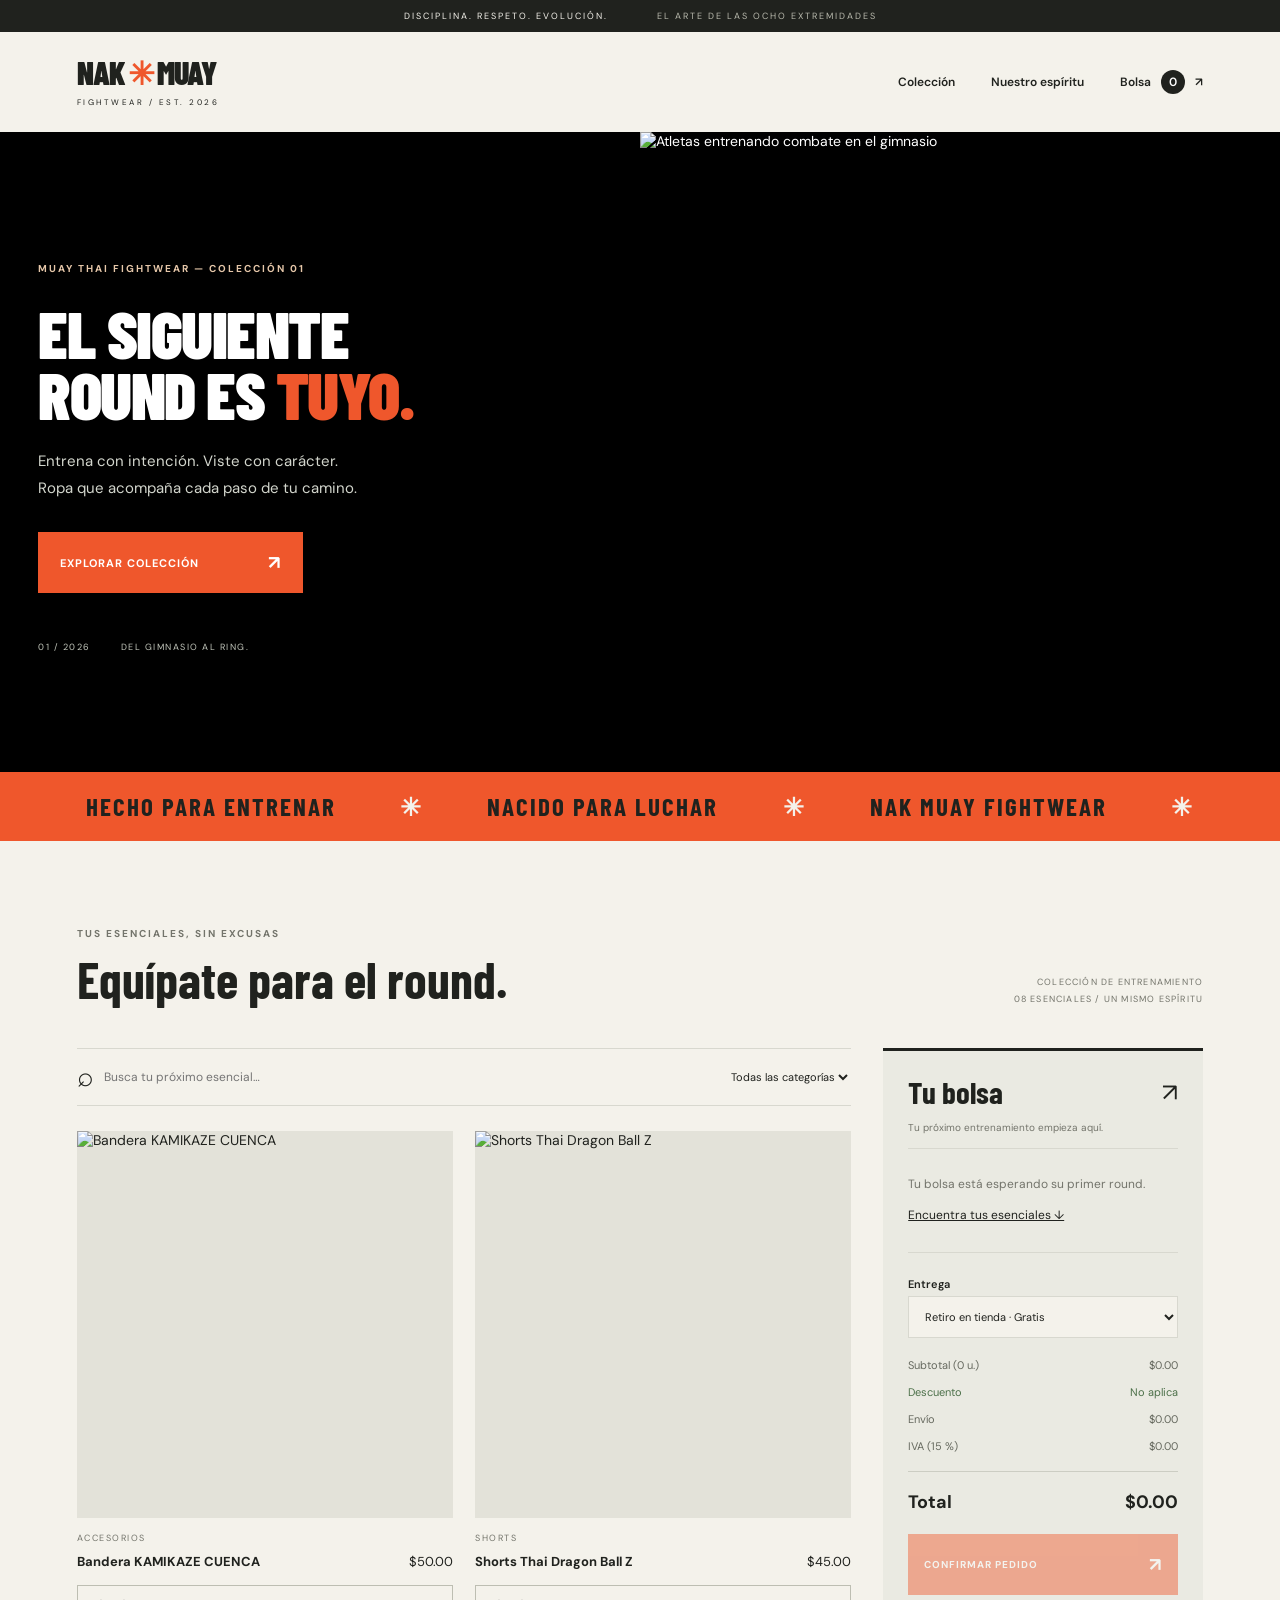
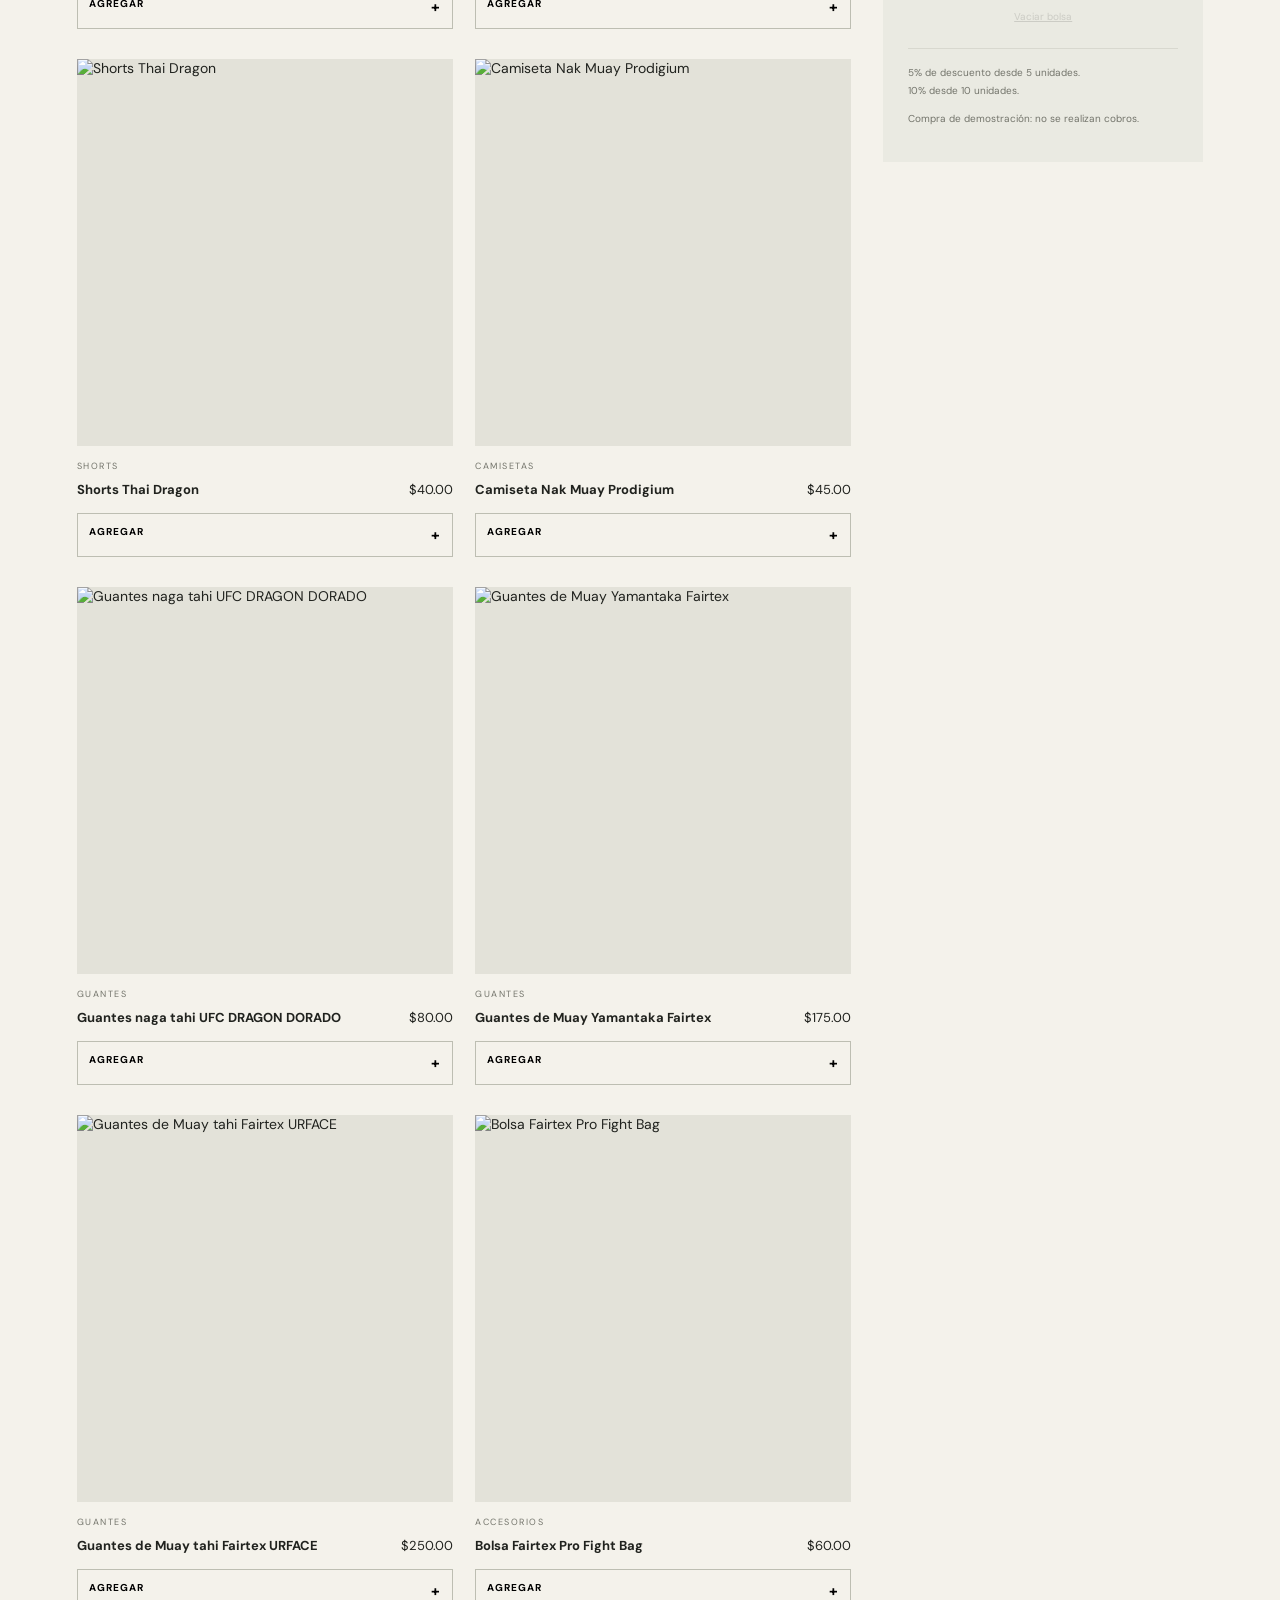
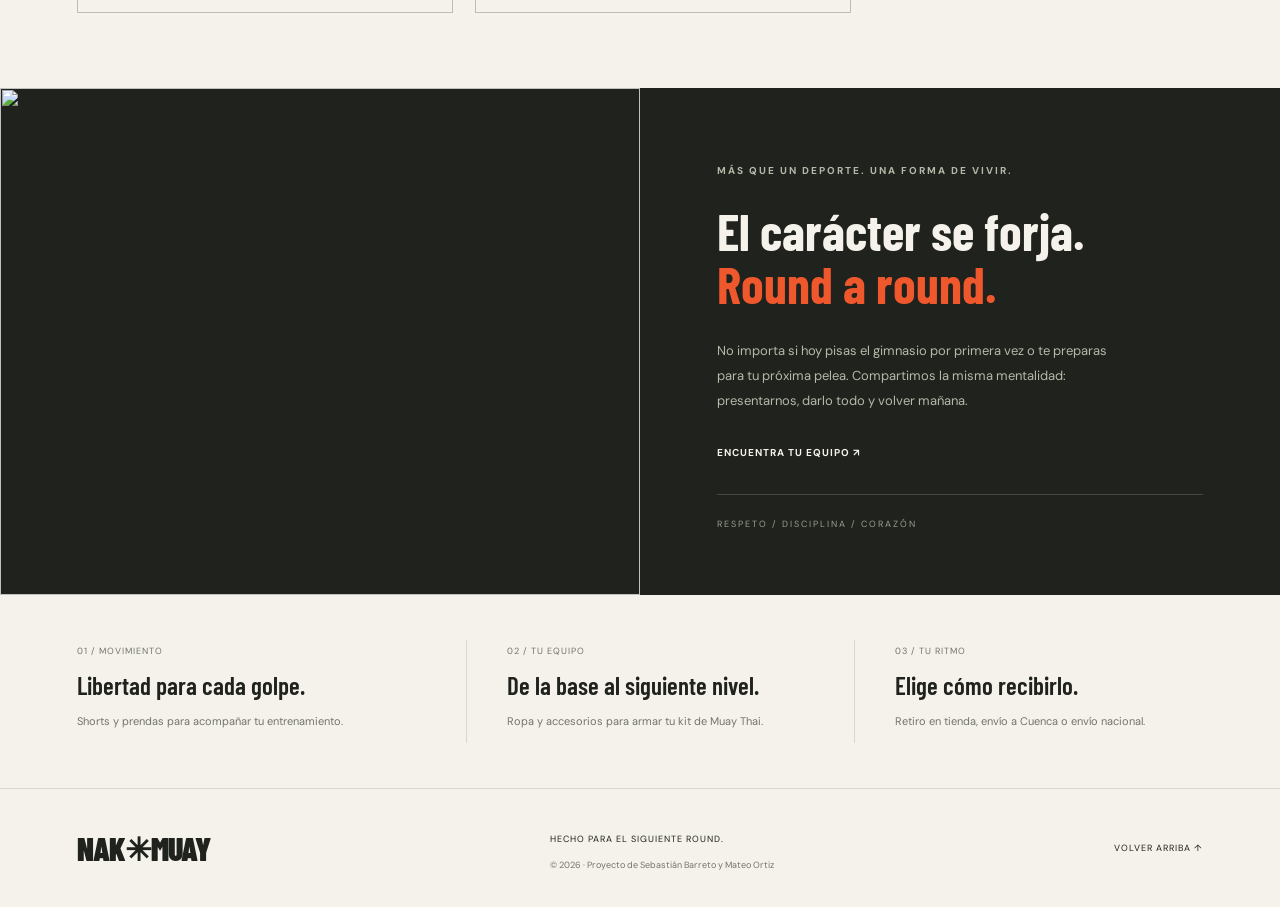
==== carrito0.4/index.html @ 07d2ce0f "tienda" ====
﻿<!DOCTYPE html>
<html lang="es">
  <head>
    <meta charset="UTF-8">
    <meta name="viewport" content="width=device-width, initial-scale=1.0">
    <meta name="description" content="Ropa y esenciales para entrenar Muay Thai. Equípate para el siguiente round.">
    <title>NAK MUAY — Fightwear</title>
    <link rel="stylesheet" href="styles.css">
    <script src="app.js" defer></script>
  </head>
  <body>
    <div class="announcement">DISCIPLINA. RESPETO. EVOLUCIÓN. <span>EL ARTE DE LAS OCHO EXTREMIDADES</span></div>
    <header>
      <a class="brand" href="#inicio">NAK<span>✳</span>MUAY<small>FIGHTWEAR / EST. 2026</small></a>
      <nav aria-label="Navegación principal">
        <a href="#coleccion">Colección</a>
        <a href="#filosofia">Nuestro espíritu</a>
        <a href="#carrito">Bolsa <span id="badge">0</span> ↗</a>
      </nav>
    </header>
    <main>
      <section class="hero" id="inicio">
        <img class="hero-image" src="https://encrypted-tbn0.gstatic.com/images?q=tbn:ANd9GcSed9QLtUrYIMJID-ii_PG-rI8Bu8aM3B6X0qb4Zkavqo3itlPo9kJBQvM&s=10" alt="Atletas entrenando combate en el gimnasio" fetchpriority="high">
        <div class="hero-copy">
          <p class="eyebrow">MUAY THAI FIGHTWEAR — COLECCIÓN 01</p>
          <h1>EL SIGUIENTE<br>ROUND ES <em>TUYO.</em></h1>
          <p>Entrena con intención. Viste con carácter.<br>Ropa que acompaña cada paso de tu camino.</p>
          <a class="button primary" href="#coleccion">EXPLORAR COLECCIÓN <span>↗</span></a>
          <div class="hero-note">01 / 2026 <span>DEL GIMNASIO AL RING.</span></div>
        </div>
        <span class="vertical">BUILT FOR THE FIGHT WITHIN</span>
      </section>
      <div class="ticker" aria-hidden="true">HECHO PARA ENTRENAR <span>✳</span> NACIDO PARA LUCHAR <span>✳</span> NAK MUAY FIGHTWEAR <span>✳</span></div>
      <section class="section" id="coleccion">
        <div class="section-heading">
          <div>
            <p class="eyebrow">TUS ESENCIALES, SIN EXCUSAS</p>
            <h2>Equípate para el round.</h2>
          </div>
          <p class="collection-note">COLECCIÓN DE ENTRENAMIENTO<br>08 ESENCIALES / UN MISMO ESPÍRITU</p>
        </div>
        <div class="shop-layout">
          <div>
            <div class="filters"><label for="buscar" class="search"><span aria-hidden="true">⌕</span><input id="buscar" type="search" placeholder="Busca tu próximo esencial…" aria-label="Buscar productos"></label><select id="categoria" aria-label="Filtrar por categoría"><option value="todas">Todas las categorías</option><option>Shorts</option><option>Camisetas</option><option>Accesorios</option><option>Guantes</option></select></div>
            <div id="catalogo" class="product-grid">
                <img data-producto="1" src="https://encrypted-tbn0.gstatic.com/images?q=tbn:ANd9GcTJp9UjqOh79-PeGvjjQRPbU3K-DCfEC30iqit8J-M55mDbsTi431NcQig&s=10">
              <!-- 2. Shorts Thai Fuego: pega tu enlace en src -->
              <img data-producto="2" src="https://prodigiumstore.com/cdn/shop/files/Mesadetrabajo1.png?v=1732814603">
              <!-- 3. Camiseta Fight Club: pega tu enlace en src -->
              <img data-producto="3" src="https://prodigiumstore.com/cdn/shop/files/Mesadetrabajo2.png?v=1732814603">
              <!-- 4. Camiseta Nak Muay: pega tu enlace en src -->
              <img data-producto="4" src="https://prodigiumstore.com/cdn/shop/files/CamisetaBuakawPosterior_optimized.webp?v=1788251671&width=1445">
              <!-- 5. Vendas Round One: pega tu enlace en src -->
              <img data-producto="5" src="https://m.media-amazon.com/images/I/81wDYBSW4XL._AC_UF350,350_QL80_.jpg">
              <!-- 6. Shorts Thai Olive: pega tu enlace en src -->
              <img data-producto="6" src="https://encrypted-tbn0.gstatic.com/images?q=tbn:ANd9GcSuUteNFqmgUSTv5gmYKzBl5NeIzafPVPbukzBpGePvqF7faSLQHtRUcd44&s=10">
              <!-- 7. Camiseta Training: pega tu enlace en src -->
              <img data-producto="7" src="https://encrypted-tbn0.gstatic.com/images?q=tbn:ANd9GcSRpAcIboPBYAFu2mdHfzN5oYre5mkJf2OMuJBWx4AnNDjE3ae5mGiySwk&s=10">
              <!-- 8. Bolsa Gym Essentials: pega tu enlace en src -->
              <img data-producto="8" src="https://encrypted-tbn0.gstatic.com/images?q=tbn:ANd9GcQ-jk2-B4yQNJ2wRGxw7yXD96N8vPDofuihs8CCODd9-g&s=10">
            </div>
            <p id="sinResultados" hidden>No encontramos ese producto. Prueba otra búsqueda o categoría.</p>
          </div>
          <aside id="carrito" aria-labelledby="cart-title">
            <div class="cart-heading">
              <h2 id="cart-title">Tu bolsa</h2>
              <span>↗</span>
            </div>
            <p class="muted">Tu próximo entrenamiento empieza aquí.</p>
            <p id="carritoVacio" class="empty">Tu bolsa está esperando su primer round.<br><a href="#coleccion">Encuentra tus esenciales ↓</a></p>
            <ul id="listaCarrito" aria-label="Productos en tu bolsa">
            </ul>
            <label class="shipping-label" for="envio">Entrega</label><select id="envio"><option value="retiro">Retiro en tienda · Gratis</option><option value="cuenca">Envío a Cuenca · $2.50</option><option value="nacional">Envío nacional · $6.00</option></select>
            <div id="resumen" aria-live="polite">
            </div>
            <button class="button primary" id="btnConfirmar" type="button">CONFIRMAR PEDIDO <span>↗</span></button><button id="btnVaciar" type="button">Vaciar bolsa</button>
            <p class="cart-footnote">5% de descuento desde 5 unidades.<br>10% desde 10 unidades.</p>
            <p class="muted">Compra de demostración: no se realizan cobros.</p>
          </aside>
        </div>
        <p id="mensaje" role="status" hidden>
        </p>
      </section>
      <section class="manifesto" id="filosofia">
        <img loading="lazy" src="https://encrypted-tbn0.gstatic.com/images?q=tbn:ANd9GcRKFrHFBZVAbro6Gp25AG970OkCEOjniFHzeMNjAnShMBnINdNY4_XNBfQc&s=10">
        <div>
          <p class="eyebrow">MÁS QUE UN DEPORTE. UNA FORMA DE VIVIR.</p>
          <h2>El carácter se forja.<br><em>Round a round.</em></h2>
          <p>No importa si hoy pisas el gimnasio por primera vez o te preparas para tu próxima pelea. Compartimos la misma mentalidad: presentarnos, darlo todo y volver mañana.</p>
          <a href="#coleccion">ENCUENTRA TU EQUIPO ↗</a><small>RESPETO / DISCIPLINA / CORAZÓN</small>
        </div>
      </section>
      <section class="values section">
        <article>
          <span>01 / MOVIMIENTO</span>
          <h3>Libertad para cada golpe.</h3>
          <p>Shorts y prendas para acompañar tu entrenamiento.</p>
        </article>
        <article>
          <span>02 / TU EQUIPO</span>
          <h3>De la base al siguiente nivel.</h3>
          <p>Ropa y accesorios para armar tu kit de Muay Thai.</p>
        </article>
        <article>
          <span>03 / TU RITMO</span>
          <h3>Elige cómo recibirlo.</h3>
          <p>Retiro en tienda, envío a Cuenca o envío nacional.</p>
        </article>
      </section>
    </main>
    <footer>
      <a class="brand" href="#inicio">NAK✳MUAY</a>
      <div>
        <p>HECHO PARA EL SIGUIENTE ROUND.</p>
        <small>© 2026 · Proyecto de Sebastián Barreto y Mateo Ortiz</small>
      </div>
      <a href="#inicio">VOLVER ARRIBA ↑</a>
    </footer>
  </body>
</html>
---- carrito0.4/styles.css ----
﻿@import url('https://fonts.googleapis.com/css2?family=Barlow+Condensed:wght@600;700;800;900&family=DM+Sans:wght@400;500;600;700&display=swap');
:root {
  --paper: #f4f2eb;
  --ink: #20221e;
  --muted: #73746b;
  --orange: #ef572c;
  --line: #d8d8cf;
  --display: 'Barlow Condensed','Arial Narrow',Impact,sans-serif;
}

* {
  box-sizing: border-box;
}

html {
  scroll-behavior: smooth;
  scroll-padding-top: 24px;
}

body {
  margin: 0;
  background: var(--paper);
  color: var(--ink);
  font: 14px 'DM Sans',Arial,sans-serif;
}

a {
  color: inherit;
  text-decoration: none;
}

button,input,select {
  font: inherit;
}

button {
  cursor: pointer;
}

img {
  display: block;
  width: 100%;
  object-fit: cover;
}

[hidden] {
  display: none!important;
}

:focus-visible {
  outline: 3px solid var(--orange);
  outline-offset: 4px;
}

.announcement {
  background: var(--ink);
  color: var(--paper);
  text-align: center;
  padding: 10px 20px;
  font-size: 9px;
  letter-spacing: 2px;
}

.announcement span {
  margin-left: 45px;
  color: #b8b9ad;
}

header {
  min-height: 100px;
  display: flex;
  justify-content: space-between;
  align-items: center;
  padding: 18px 6%;
  gap: 24px;
}

.brand {
  font: 900 32px/.95 var(--display);
  letter-spacing: -1px;
}

.brand>span {
  color: var(--orange);
  margin: 0 3px;
}

.brand small {
  display: block;
  font: 8px 'DM Sans',sans-serif;
  letter-spacing: 2.5px;
  margin-top: 9px;
}

nav {
  display: flex;
  gap: 36px;
  align-items: center;
  font-size: 12px;
  font-weight: 600;
}

nav a:hover {
  color: var(--orange);
}

#badge {
  display: inline-grid;
  place-items: center;
  background: var(--ink);
  color: white;
  min-width: 24px;
  height: 24px;
  border-radius: 50%;
  margin: 0 7px;
}

.hero {
  min-height: 610px;
  position: relative;
  isolation: isolate;
  overflow: hidden;
  background: #000;
  color: white;
  display: grid;
  grid-template-columns: 1fr 1fr;
  align-items: center;
}

.hero-image {
  position: relative;
  order: 2;
  width: 100%;
  height: auto;
  aspect-ratio: 1;
  object-fit: contain;
  object-position: center;
  background: #000;
}

.hero:after {
  content: none;
  position: absolute;
  inset: 0;
  background: linear-gradient(90deg,#0c110dea,#0c110d80 48%,#0c110d20);
  z-index: -1;
}

.hero-copy {
  order: 1;
  min-width: 0;
  padding: 65px 6%;
  width: 100%;
}

.eyebrow {
  font-size: 10px;
  font-weight: 700;
  letter-spacing: 2px;
  line-height: 1.6;
}

.hero .eyebrow {
  color: #e6c7a9;
}

.hero h1 {
  font: 900 clamp(48px,5.2vw,82px)/.91 var(--display);
  letter-spacing: -1.5px;
  margin: 25px 0;
}

em {
  font-style: normal;
  color: var(--orange);
}

.hero-copy>p:not(.eyebrow) {
  font-size: 15px;
  line-height: 1.8;
  color: #d3d6cd;
}

.button {
  display: flex;
  justify-content: space-between;
  align-items: center;
  gap: 25px;
  border: 0;
  padding: 18px 22px;
  font-size: 11px;
  font-weight: 700;
  letter-spacing: 1px;
  min-height: 50px;
}

.primary {
  background: var(--orange);
  color: #fff;
}

.primary:hover:not(:disabled) {
  background: #d5441e;
}

.hero .button {
  width: 265px;
  margin-top: 30px;
}

.button span {
  font-size: 19px;
}

.hero-note {
  display: flex;
  gap: 30px;
  margin-top: 48px;
  font-size: 9px;
  letter-spacing: 1.5px;
  color: #c2c6bb;
}

.vertical {
  position: absolute;
  right: 28px;
  writing-mode: vertical-rl;
  font-size: 9px;
  letter-spacing: 4px;
}

.ticker {
  background: var(--orange);
  padding: 19px 5%;
  display: flex;
  justify-content: space-around;
  gap: 20px;
  font: 700 clamp(16px,2vw,25px) var(--display);
  letter-spacing: 2px;
  white-space: nowrap;
  overflow: hidden;
}

.ticker span {
  color: var(--paper);
}

.section {
  padding: 75px 6%;
}

.section-heading {
  display: flex;
  align-items: end;
  justify-content: space-between;
  margin-bottom: 32px;
  gap: 20px;
}

.section-heading .eyebrow {
  color: var(--muted);
}

h2 {
  font: 700 clamp(35px,4vw,52px)/1.05 var(--display);
  margin: 10px 0;
}

.collection-note {
  font-size: 9px;
  letter-spacing: 1.2px;
  line-height: 1.8;
  color: var(--muted);
  text-align: right;
}

.shop-layout {
  display: grid;
  grid-template-columns: minmax(0,1fr) 320px;
  gap: 32px;
  align-items: start;
}

.filters {
  display: flex;
  border-block: 1px solid var(--line);
  margin-bottom: 25px;
  min-height: 58px;
  gap: 15px;
  align-items: center;
}

.search {
  display: flex;
  align-items: center;
  flex: 1;
  gap: 10px;
  min-width: 0;
}

.search>span {
  font-size: 28px;
}

input,select {
  border: 0;
  background: transparent;
  color: var(--ink);
  padding: 12px 0;
  max-width: 100%;
  min-width: 0;
}

input {
  width: 100%;
  font-size: 12px;
}

select {
  font-size: 11px;
  cursor: pointer;
}

.product-grid {
  display: grid;
  grid-template-columns: repeat(2,minmax(0,1fr));
  gap: 30px 22px;
}

.producto {
  display: grid;
  grid-template-columns: 1fr auto;
  gap: 8px;
  position: relative;
}

.product-photo {
  grid-column: 1/-1;
  aspect-ratio: 1/1.03;
  background: #e3e2d9;
  overflow: hidden;
  margin-bottom: 6px;
}

.product-photo img {
  height: 100%;
  transition: transform .35s;
}

.producto:hover img {
  transform: scale(1.05);
}

.producto .categoria {
  grid-column: 1/-1;
  font-size: 9px;
  letter-spacing: 1.5px;
  text-transform: uppercase;
  color: var(--muted);
}

.nombre {
  font-weight: 700;
  font-size: 13px;
  line-height: 1.5;
}

.precio {
  font-size: 13px;
  line-height: 1.5;
}

.producto>button {
  grid-column: 1/-1;
  background: transparent;
  border: 1px solid #bdbeb2;
  padding: 11px;
  margin-top: 5px;
  text-align: left;
  font-size: 10px;
  font-weight: 700;
  text-transform: uppercase;
  letter-spacing: 1px;
}

.producto>button:after {
  content: '+';
  float: right;
  font-size: 15px;
}

.producto>button:hover,.en-carrito>button {
  background: var(--ink);
  border-color: var(--ink);
  color: white;
}

aside {
  padding: 25px;
  background: #eaeae2;
  position: sticky;
  top: 20px;
  border-top: 3px solid var(--ink);
}

.cart-heading {
  display: flex;
  justify-content: space-between;
  align-items: center;
}

.cart-heading h2 {
  font-size: 31px;
  margin: 0;
}

.cart-heading>span {
  font-size: 25px;
}

.muted {
  font-size: 10px;
  color: var(--muted);
  line-height: 1.7;
}

.empty {
  border-block: 1px solid var(--line);
  padding: 25px 0;
  font-size: 12px;
  line-height: 1.8;
  color: var(--muted);
}

.empty a {
  display: inline-block;
  margin-top: 10px;
  text-decoration: underline;
  color: var(--ink);
}

#listaCarrito {
  list-style: none;
  padding: 0;
  margin: 0;
}

.item {
  padding: 17px 0;
  border-top: 1px solid var(--line);
  display: grid;
  grid-template-columns: 1fr auto;
  gap: 12px;
}

.detalle {
  grid-column: 1/-1;
}

.detalle strong {
  display: block;
  font-size: 12px;
}

.detalle small {
  display: block;
  font-size: 10px;
  color: var(--muted);
  margin-top: 6px;
}

.cantidad {
  display: flex;
  align-items: center;
  border: 1px solid #cccdc3;
  gap: 13px;
  font-size: 11px;
}

.cantidad button {
  background: none;
  border: 0;
  width: 28px;
  height: 28px;
}

.quitar {
  background: transparent;
  border: 0;
  font-size: 12px;
  color: var(--muted);
}

.shipping-label {
  display: block;
  font-weight: 600;
  font-size: 11px;
  margin: 24px 0 5px;
}

#envio {
  background: var(--paper);
  border: 1px solid var(--line);
  padding: 12px;
  width: 100%;
}

#resumen {
  margin: 20px 0;
}

.linea {
  display: flex;
  justify-content: space-between;
  font-size: 11px;
  gap: 12px;
  margin: 13px 0;
  color: #66695f;
}

.linea.total {
  font-size: 18px;
  font-weight: 700;
  color: var(--ink);
  border-top: 1px solid #cccdc3;
  padding-top: 18px;
  margin-top: 18px;
}

.descuento {
  color: #4c7049;
}

#btnConfirmar {
  width: 100%;
  font-size: 10px;
  padding-inline: 16px;
}

button:disabled {
  opacity: .45;
  cursor: not-allowed;
}

#btnVaciar {
  border: 0;
  background: none;
  text-decoration: underline;
  width: 100%;
  font-size: 10px;
  padding: 15px;
}

.cart-footnote {
  font-size: 10px;
  line-height: 1.8;
  color: var(--muted);
  border-top: 1px solid var(--line);
  padding-top: 15px;
}

#mensaje {
  padding: 20px;
  border: 1px solid #a5b79a;
  background: #e0e8d9;
  line-height: 1.7;
}

.manifesto {
  display: grid;
  grid-template-columns: 1fr 1fr;
  background: var(--ink);
  color: var(--paper);
}

.manifesto>img {
  height: 100%;
  max-height: 520px;
  min-height: 430px;
  
}

.manifesto>div {
  padding: 65px 12%;
  display: flex;
  flex-direction: column;
  justify-content: center;
}

.manifesto .eyebrow {
  color: #b4b9a8;
}

.manifesto h2 {
  font-size: clamp(38px,4vw,58px);
  margin: 15px 0;
}

.manifesto p:not(.eyebrow) {
  color: #b4b9a8;
  font-size: 13px;
  line-height: 1.9;
  max-width: 400px;
}

.manifesto a {
  font-size: 10px;
  font-weight: 700;
  letter-spacing: 1px;
  margin-top: 20px;
}

.manifesto small {
  font-size: 9px;
  letter-spacing: 2px;
  border-top: 1px solid #45493f;
  padding-top: 23px;
  margin-top: 35px;
  color: #999f8c;
}

.values {
  display: grid;
  grid-template-columns: repeat(3,1fr);
  gap: 40px;
  padding-block: 45px;
}

.values article+article {
  border-left: 1px solid var(--line);
  padding-left: 40px;
}

.values span {
  font-size: 9px;
  letter-spacing: 1px;
  color: var(--muted);
}

.values h3 {
  font: 600 25px var(--display);
  margin: 12px 0;
}

.values p {
  font-size: 11px;
  color: var(--muted);
  line-height: 1.8;
}

footer {
  border-top: 1px solid var(--line);
  padding: 35px 6%;
  display: flex;
  justify-content: space-between;
  gap: 25px;
  align-items: center;
}

footer p,footer>a:last-child {
  font-size: 9px;
  letter-spacing: 1px;
}

footer small {
  font-size: 9px;
  color: var(--muted);
}

.pulso {
  animation: pulse .3s;
}

@keyframes pulse {
  50% {
    transform: scale(1.25);
  }
}

@media(max-width:1000px) {
  .shop-layout {
    grid-template-columns: 1fr 285px;
    gap: 22px;
  }
  .section {
    padding-inline: 4%;
  }
  aside {
    padding: 20px;
  }
  nav {
    gap: 20px;
  }
  .manifesto>div {
    padding: 40px 8%;
  }
  .collection-note {
    display: none;
  }
}

@media(max-width:760px) {
  .announcement {
    font-size: 8px;
    letter-spacing: 1px;
  }
  .announcement span {
    display: none;
  }
  header {
    min-height: 85px;
    padding-inline: 5%;
  }
  .brand {
    font-size: 26px;
  }
  .brand small {
    font-size: 6px;
  }
  nav {
    gap: 15px;
    font-size: 10px;
  }
  nav>a:nth-child(2) {
    display: none;
  }
  .hero {
    min-height: 550px;
    grid-template-columns: 1fr;
  }
  .hero-image {
    order: 0;
    max-width: 500px;
    justify-self: center;
  }
  .hero-copy {
    padding: 55px 6%;
  }
  .hero h1 {
    font-size: clamp(58px,12vw,85px);
  }
  .vertical {
    display: none;
  }
  .ticker {
    justify-content: flex-start;
    font-size: 19px;
    padding: 16px 5%;
  }
  .section {
    padding: 48px 5%;
  }
  .shop-layout {
    grid-template-columns: 1fr;
  }
  aside {
    position: static;
    margin-top: 20px;
    padding: 25px;
  }
  .product-grid {
    gap: 25px 15px;
  }
  .manifesto {
    grid-template-columns: 1fr;
  }
  .manifesto>img {
    min-height: 0;
    height: 300px;
  }
  .manifesto>div {
    padding: 40px 6%;
  }
  .values {
    grid-template-columns: 1fr;
    gap: 22px;
  }
  .values article+article {
    padding: 22px 0 0;
    border-left: 0;
    border-top: 1px solid var(--line);
  }
  footer {
    flex-wrap: wrap;
    padding: 28px 5%;
  }
  footer div {
    order: 3;
    width: 100%;
  }
  .filters {
    gap: 8px;
  }
  input {
    font-size: 11px;
  }
  #categoria {
    max-width: 135px;
    font-size: 10px;
  }
  .nombre,.precio {
    font-size: 12px;
  }
}

@media(prefers-reduced-motion:reduce) {
  html {
    scroll-behavior: auto;
  }
  *,*:before,*:after {
    animation: none!important;
    transition: none!important;
  }
}
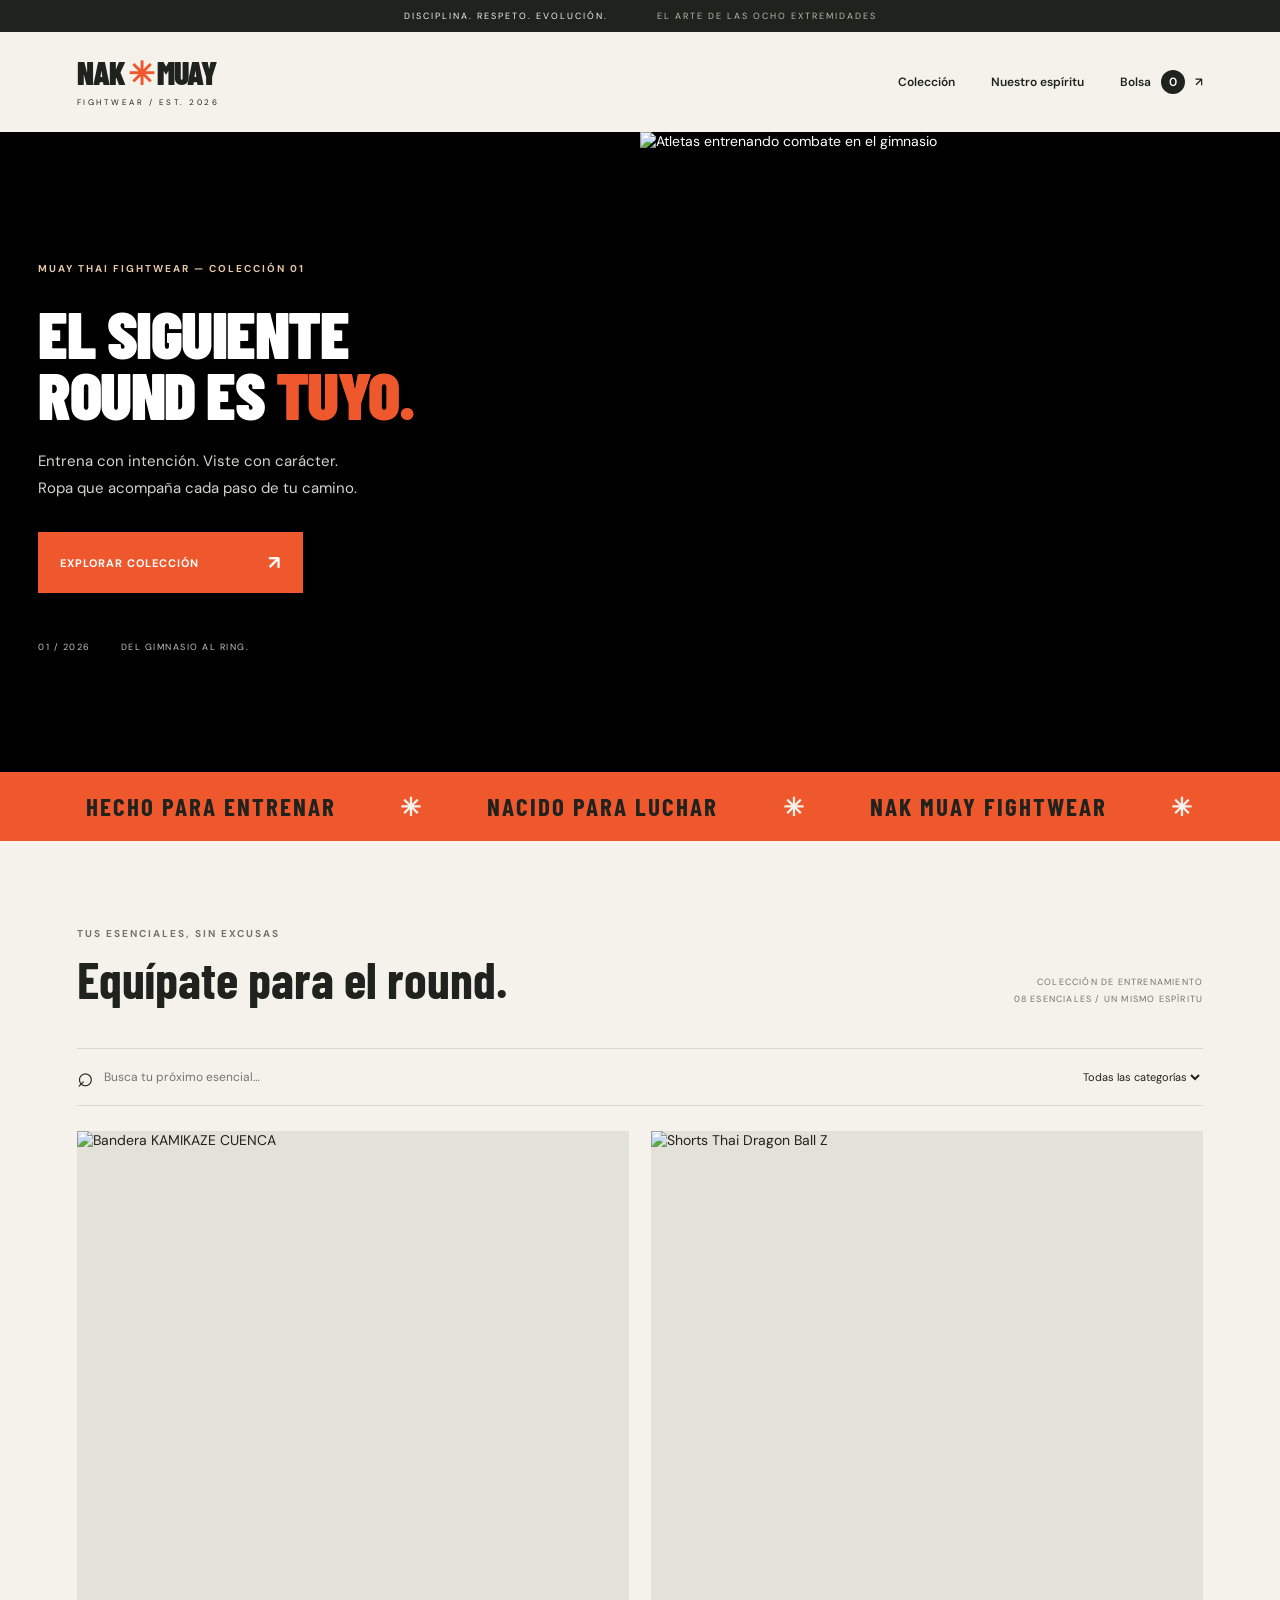
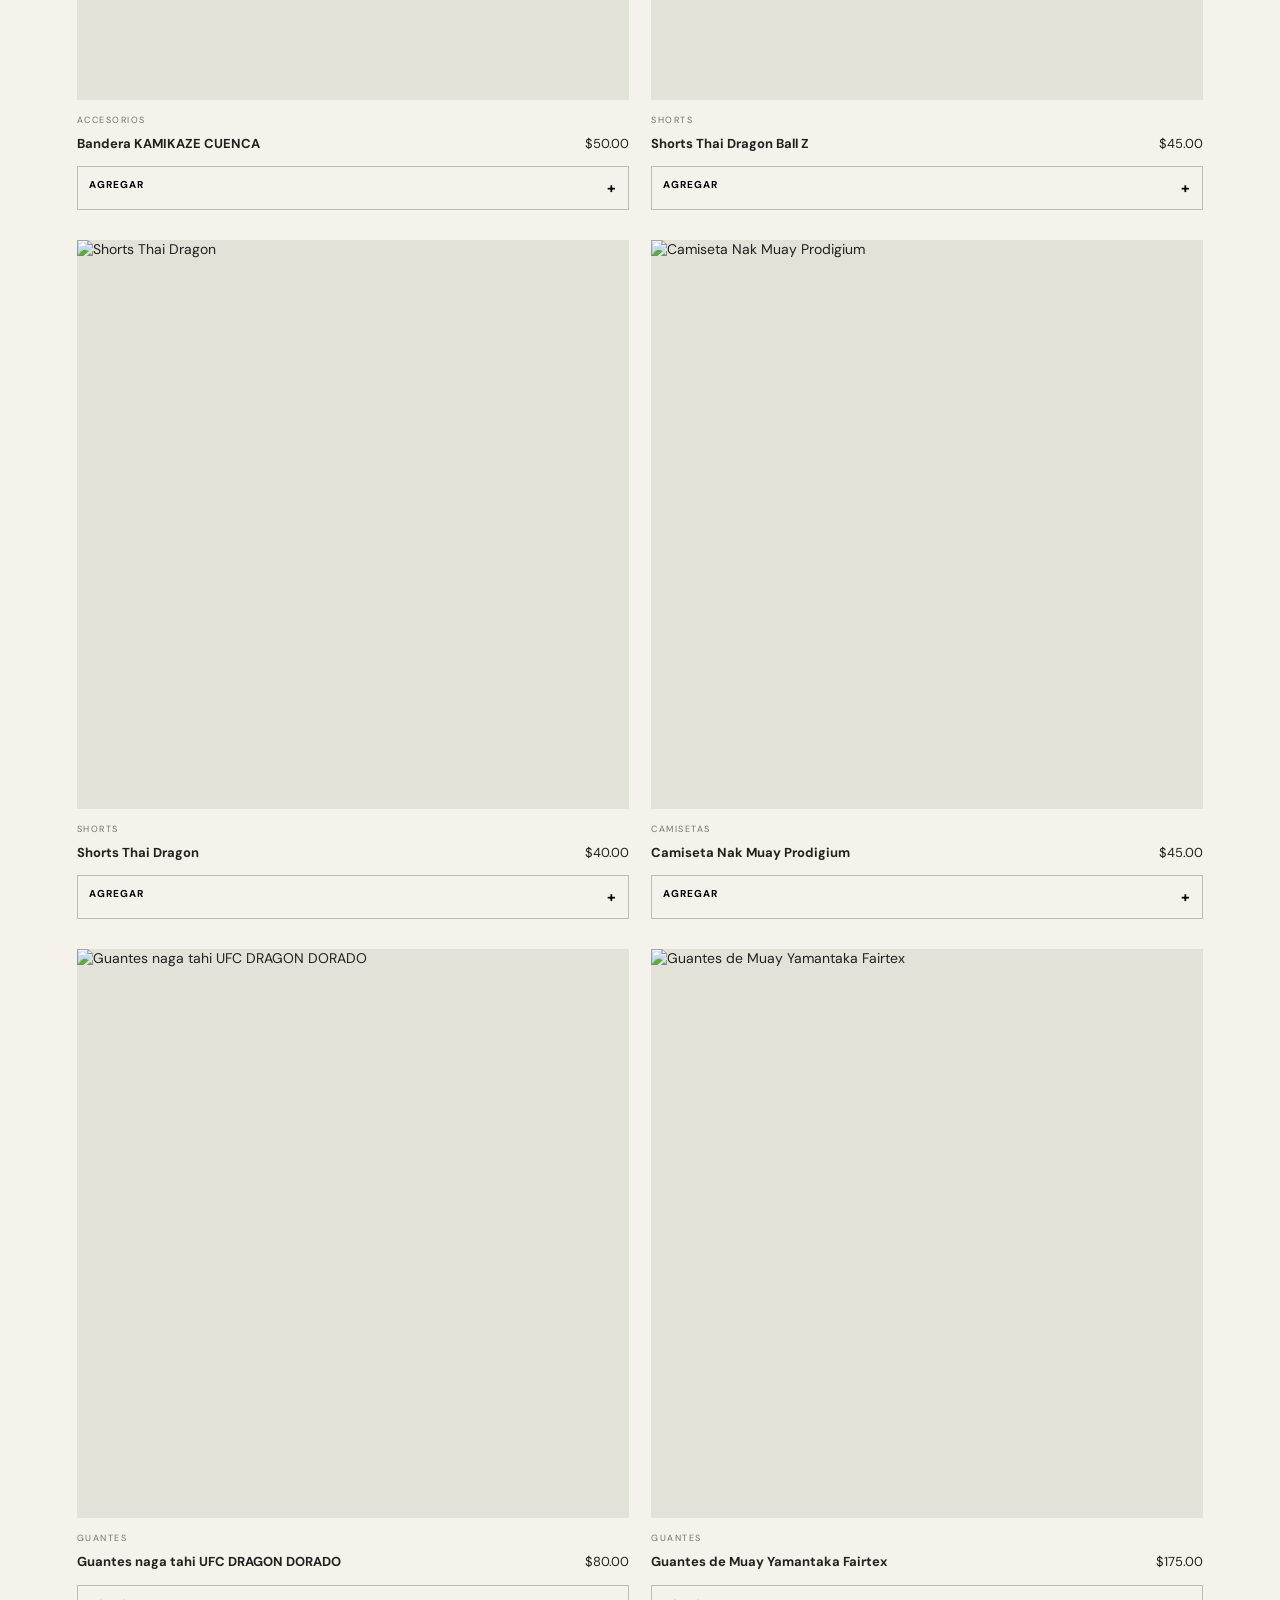
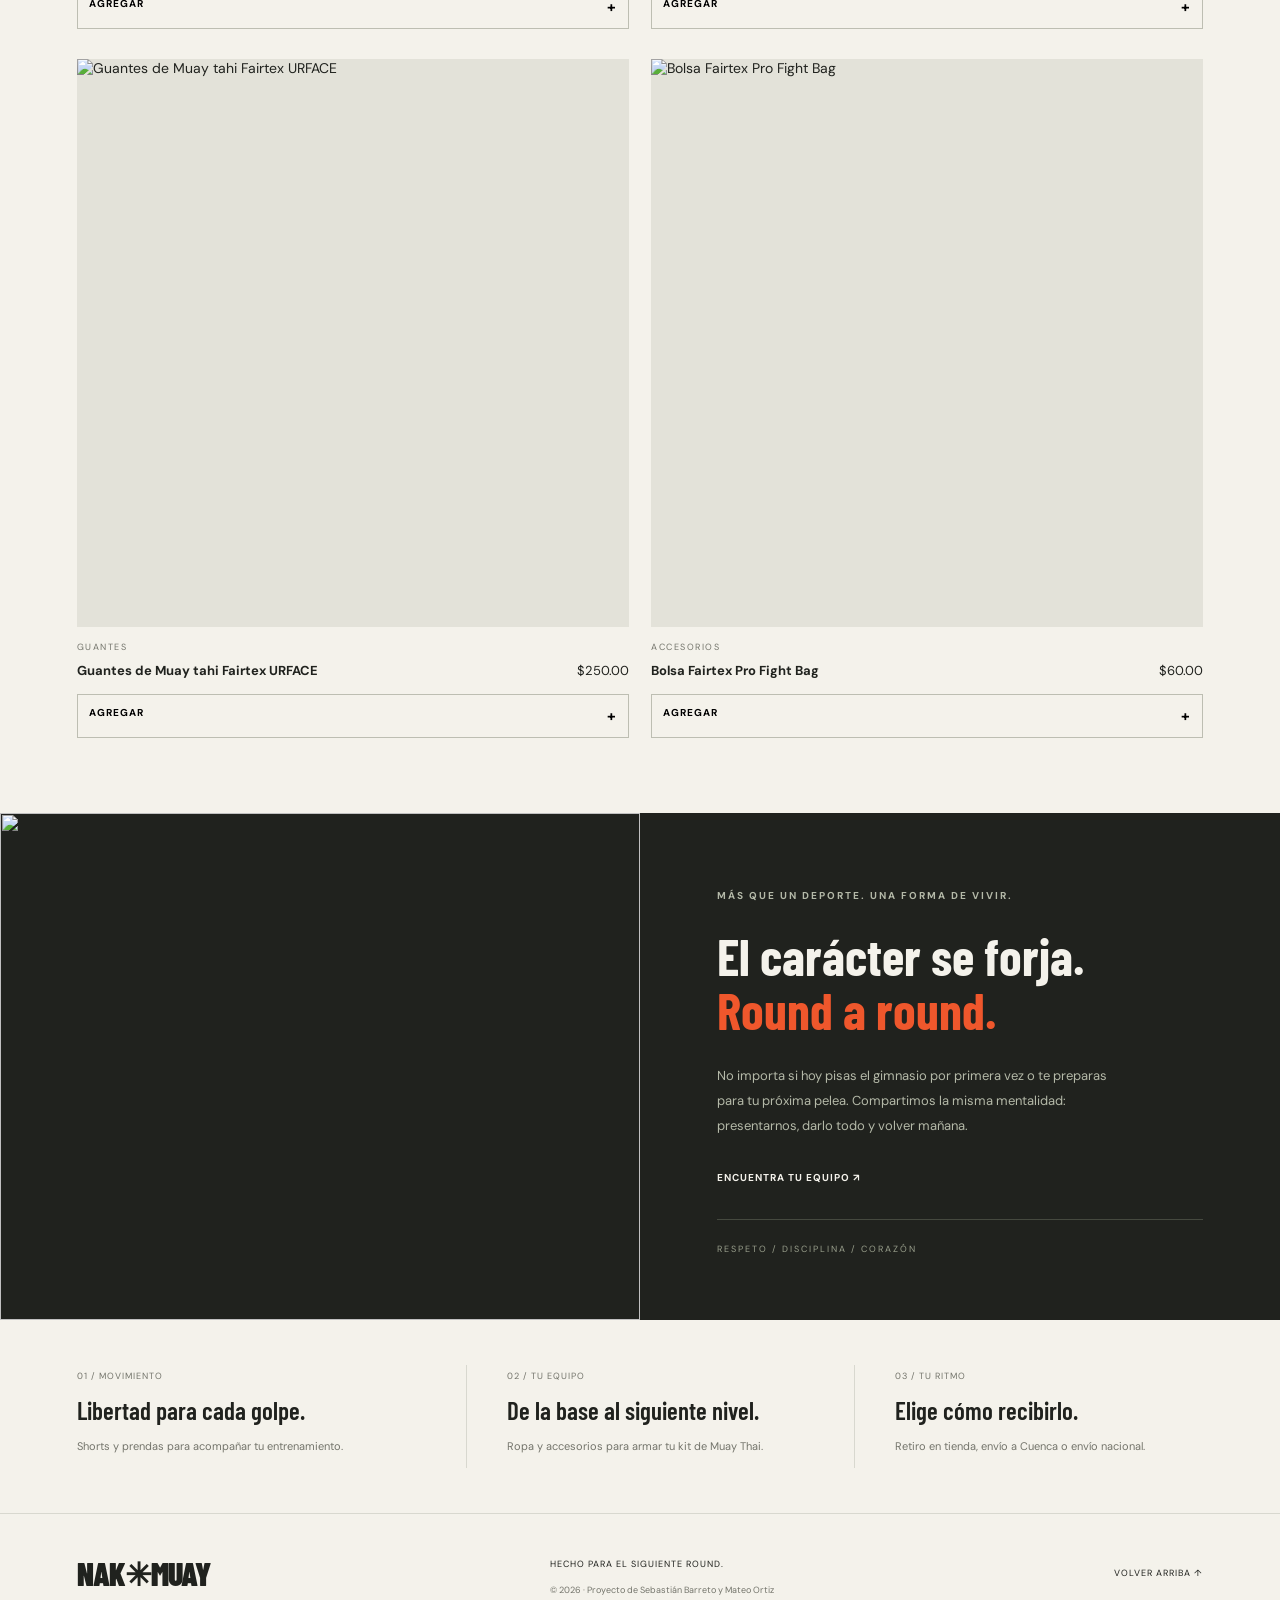
==== commit b678ebbc: "tienda" ====
--- a/carrito0.4/index.html
+++ b/carrito0.4/index.html
@@ -15,7 +15,7 @@
       <nav aria-label="Navegación principal">
         <a href="#coleccion">Colección</a>
         <a href="#filosofia">Nuestro espíritu</a>
-        <a href="#carrito">Bolsa <span id="badge">0</span> ↗</a>
+        <a href="#carrito" id="abrirCarrito" aria-haspopup="dialog" aria-controls="carrito">Bolsa <span id="badge">0</span> ↗</a>
       </nav>
     </header>
     <main>
@@ -44,27 +44,27 @@
             <div class="filters"><label for="buscar" class="search"><span aria-hidden="true">⌕</span><input id="buscar" type="search" placeholder="Busca tu próximo esencial…" aria-label="Buscar productos"></label><select id="categoria" aria-label="Filtrar por categoría"><option value="todas">Todas las categorías</option><option>Shorts</option><option>Camisetas</option><option>Accesorios</option><option>Guantes</option></select></div>
             <div id="catalogo" class="product-grid">
                 <img data-producto="1" src="https://encrypted-tbn0.gstatic.com/images?q=tbn:ANd9GcTJp9UjqOh79-PeGvjjQRPbU3K-DCfEC30iqit8J-M55mDbsTi431NcQig&s=10">
-              <!-- 2. Shorts Thai Fuego: pega tu enlace en src -->
+              //Imagenes-1
               <img data-producto="2" src="https://prodigiumstore.com/cdn/shop/files/Mesadetrabajo1.png?v=1732814603">
-              <!-- 3. Camiseta Fight Club: pega tu enlace en src -->
+              //Imagenes-2
               <img data-producto="3" src="https://prodigiumstore.com/cdn/shop/files/Mesadetrabajo2.png?v=1732814603">
-              <!-- 4. Camiseta Nak Muay: pega tu enlace en src -->
+              //Imagenes-3
               <img data-producto="4" src="https://prodigiumstore.com/cdn/shop/files/CamisetaBuakawPosterior_optimized.webp?v=1788251671&width=1445">
-              <!-- 5. Vendas Round One: pega tu enlace en src -->
+              //Imagenes-4
               <img data-producto="5" src="https://m.media-amazon.com/images/I/81wDYBSW4XL._AC_UF350,350_QL80_.jpg">
-              <!-- 6. Shorts Thai Olive: pega tu enlace en src -->
+              //Imagenes-5
               <img data-producto="6" src="https://encrypted-tbn0.gstatic.com/images?q=tbn:ANd9GcSuUteNFqmgUSTv5gmYKzBl5NeIzafPVPbukzBpGePvqF7faSLQHtRUcd44&s=10">
-              <!-- 7. Camiseta Training: pega tu enlace en src -->
+              //Imagenes-6
               <img data-producto="7" src="https://encrypted-tbn0.gstatic.com/images?q=tbn:ANd9GcSRpAcIboPBYAFu2mdHfzN5oYre5mkJf2OMuJBWx4AnNDjE3ae5mGiySwk&s=10">
-              <!-- 8. Bolsa Gym Essentials: pega tu enlace en src -->
+              //Imagenes-7
               <img data-producto="8" src="https://encrypted-tbn0.gstatic.com/images?q=tbn:ANd9GcQ-jk2-B4yQNJ2wRGxw7yXD96N8vPDofuihs8CCODd9-g&s=10">
             </div>
             <p id="sinResultados" hidden>No encontramos ese producto. Prueba otra búsqueda o categoría.</p>
           </div>
-          <aside id="carrito" aria-labelledby="cart-title">
+          <dialog id="carrito" class="cart-modal" aria-labelledby="cart-title">
             <div class="cart-heading">
               <h2 id="cart-title">Tu bolsa</h2>
-              <span>↗</span>
+              <button id="cerrarCarrito" class="cart-close" type="button" aria-label="Cerrar bolsa" autofocus>×</button>
             </div>
             <p class="muted">Tu próximo entrenamiento empieza aquí.</p>
             <p id="carritoVacio" class="empty">Tu bolsa está esperando su primer round.<br><a href="#coleccion">Encuentra tus esenciales ↓</a></p>
@@ -76,10 +76,9 @@
             <button class="button primary" id="btnConfirmar" type="button">CONFIRMAR PEDIDO <span>↗</span></button><button id="btnVaciar" type="button">Vaciar bolsa</button>
             <p class="cart-footnote">5% de descuento desde 5 unidades.<br>10% desde 10 unidades.</p>
             <p class="muted">Compra de demostración: no se realizan cobros.</p>
-          </aside>
+            <p id="mensaje" role="status" hidden></p>
+          </dialog>
         </div>
-        <p id="mensaje" role="status" hidden>
-        </p>
       </section>
       <section class="manifesto" id="filosofia">
         <img loading="lazy" src="https://encrypted-tbn0.gstatic.com/images?q=tbn:ANd9GcRKFrHFBZVAbro6Gp25AG970OkCEOjniFHzeMNjAnShMBnINdNY4_XNBfQc&s=10">
--- a/carrito0.4/styles.css
+++ b/carrito0.4/styles.css
@@ -395,12 +395,51 @@
   color: white;
 }
 
-aside {
+.cart-modal {
   padding: 25px;
   background: #eaeae2;
-  position: sticky;
-  top: 20px;
-  border-top: 3px solid var(--ink);
+  color: var(--ink);
+  width: min(520px, calc(100% - 28px));
+  max-height: calc(100dvh - 40px);
+  margin: auto;
+  border: 0;
+  border-top: 3px solid var(--orange);
+  border-radius: 12px;
+  box-shadow: 0 24px 90px #0006;
+  overflow-y: auto;
+  overscroll-behavior: contain;
+}
+
+.cart-modal::backdrop {
+  background: #000b;
+  backdrop-filter: blur(5px);
+}
+
+body.cart-open {
+  overflow: hidden;
+}
+
+.cart-close {
+  display: grid;
+  place-items: center;
+  width: 40px;
+  height: 40px;
+  border: 1px solid var(--line);
+  border-radius: 50%;
+  background: transparent;
+  color: var(--ink);
+  font-size: 28px;
+  cursor: pointer;
+}
+
+.cart-close:hover {
+  background: var(--ink);
+  color: white;
+}
+
+.cart-close:focus-visible {
+  outline: 3px solid var(--orange);
+  outline-offset: 3px;
 }
 
 .cart-heading {
@@ -812,3 +851,9 @@
     transition: none!important;
   }
 }
+
+/* El catalogo ocupa el espacio del antiguo carrito lateral. */
+.shop-layout {
+  grid-template-columns: minmax(0, 1fr);
+}
+
